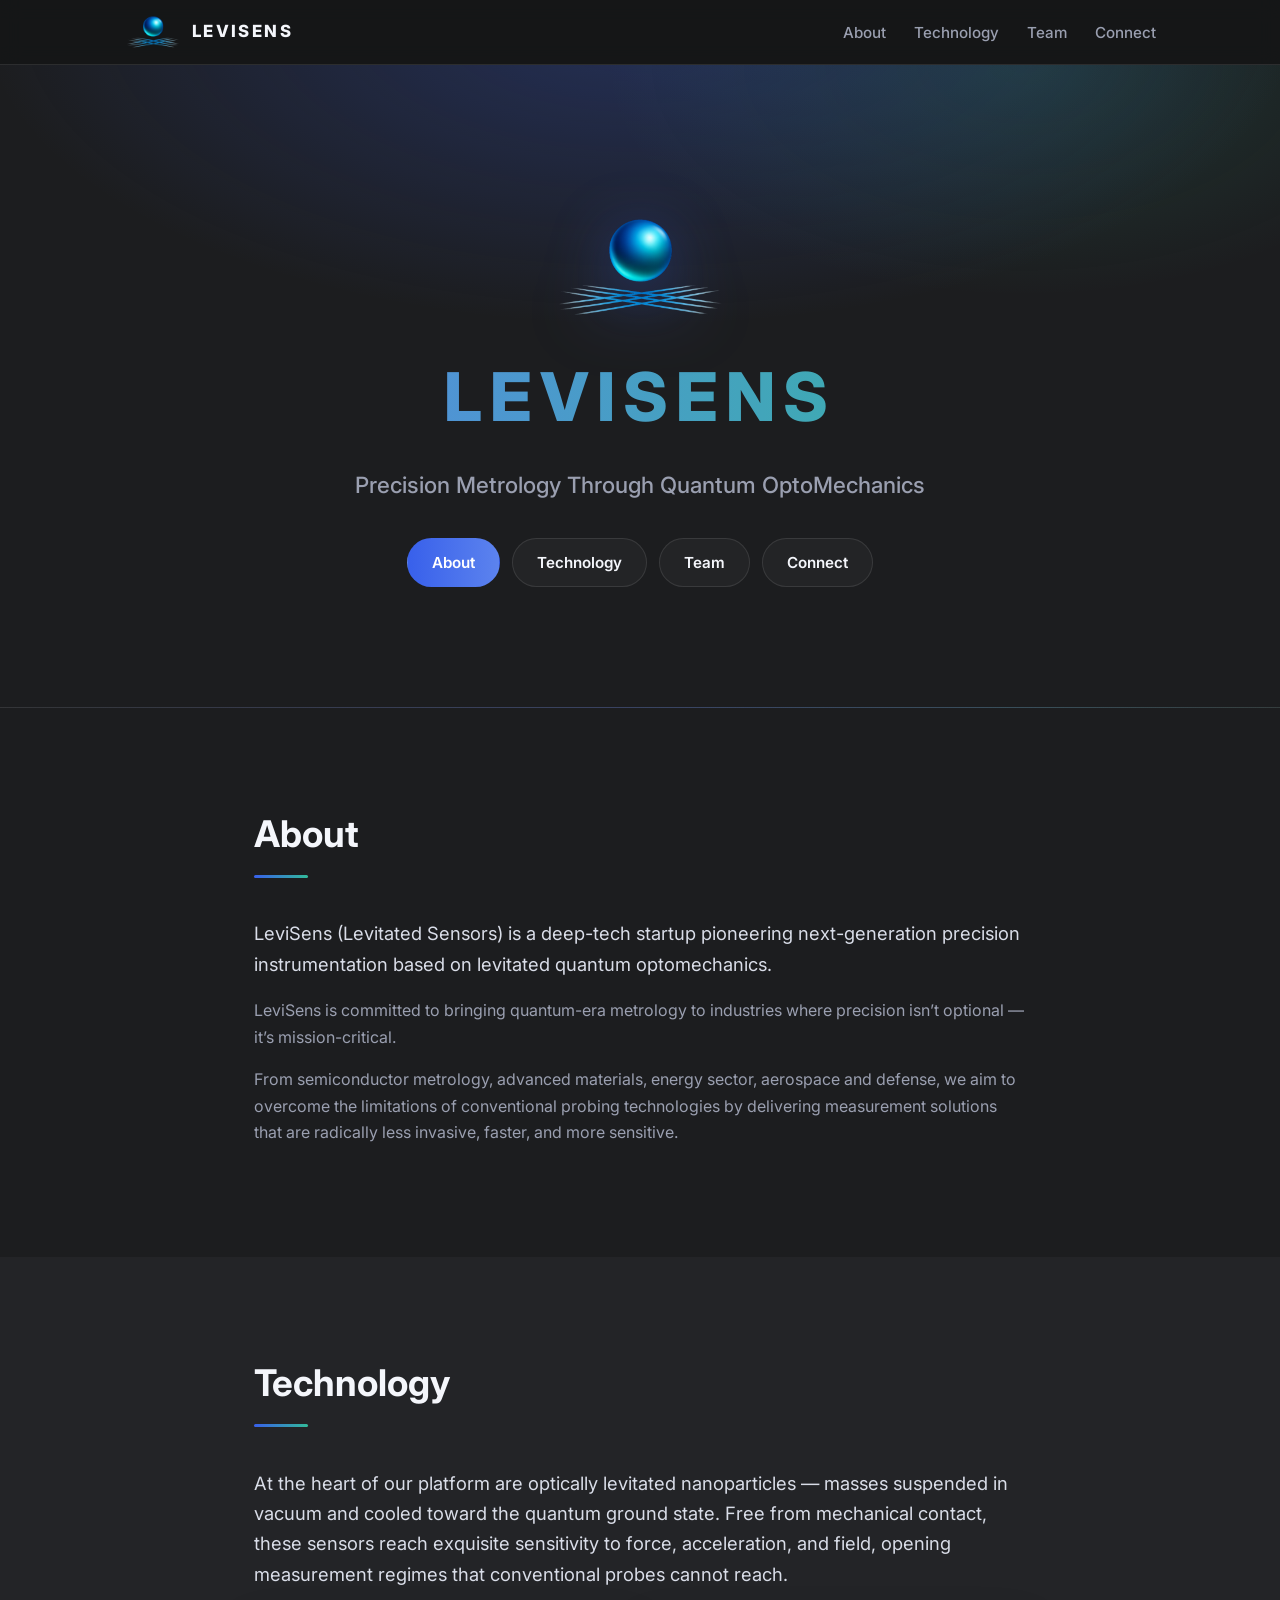
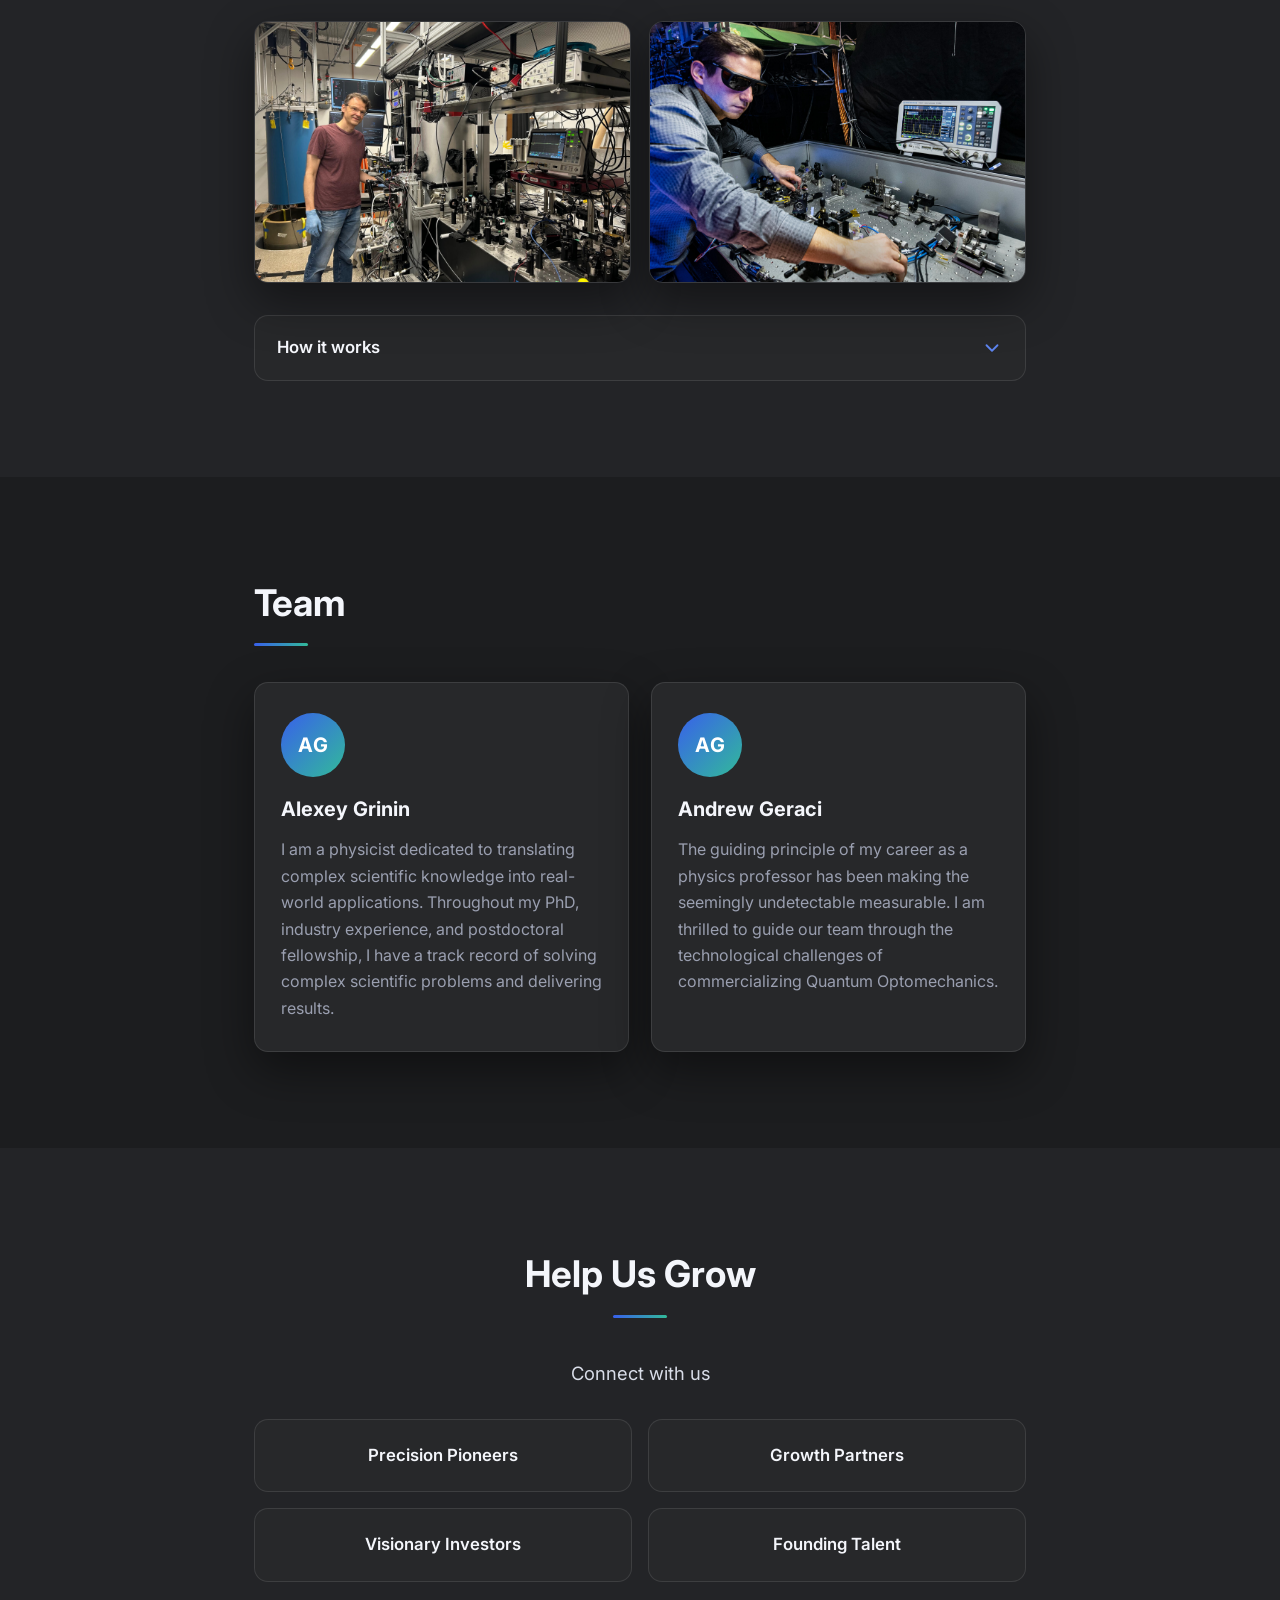
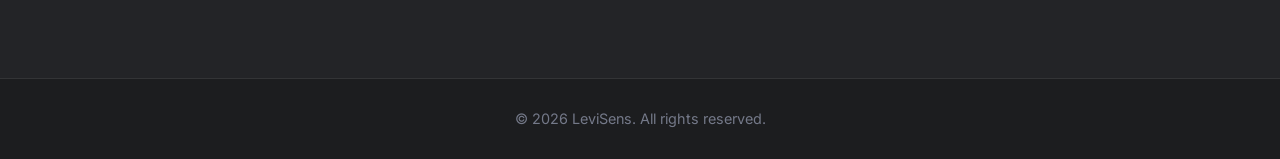
==== index.html @ fd953dad "Initial commit: clean rebuild of LeviSens site (migrated off Carrd)" ====
<!DOCTYPE html>
<html lang="en">
<head>
  <meta charset="UTF-8" />
  <meta name="viewport" content="width=device-width, initial-scale=1.0" />
  <title>LeviSens — Precision Metrology Through Quantum OptoMechanics</title>
  <meta name="description" content="LeviSens (Levitated Sensors) is a deep-tech startup pioneering next-generation precision instrumentation based on levitated quantum optomechanics." />

  <!-- Open Graph / social -->
  <meta property="og:type" content="website" />
  <meta property="og:title" content="LeviSens" />
  <meta property="og:description" content="Precision Metrology Through Quantum OptoMechanics" />
  <meta property="og:url" content="https://www.levisens.tech" />
  <meta property="og:image" content="https://www.levisens.tech/assets/images/logo.png" />

  <link rel="icon" type="image/png" href="assets/images/logo.png" />
  <link rel="apple-touch-icon" href="assets/images/logo.png" />

  <!-- Fonts: Inter (matches original) -->
  <link rel="preconnect" href="https://fonts.googleapis.com" />
  <link rel="preconnect" href="https://fonts.gstatic.com" crossorigin />
  <link rel="stylesheet" href="https://fonts.googleapis.com/css2?family=Inter:wght@400;500;600;700;800&display=swap" />

  <link rel="stylesheet" href="css/styles.css" />
</head>
<body>
  <!-- ===================== HEADER / NAV ===================== -->
  <header class="site-header" id="top">
    <nav class="nav container">
      <a class="nav__brand" href="#top">
        <img src="assets/images/logo.png" alt="LeviSens logo" class="nav__logo" />
        <span class="nav__name">LEVISENS</span>
      </a>

      <button class="nav__toggle" aria-label="Toggle navigation" aria-expanded="false" aria-controls="nav-menu">
        <span></span><span></span><span></span>
      </button>

      <ul class="nav__menu" id="nav-menu">
        <li><a href="#about">About</a></li>
        <li><a href="#technology">Technology</a></li>
        <li><a href="#team">Team</a></li>
        <li><a href="#connect">Connect</a></li>
      </ul>
    </nav>
  </header>

  <main>
    <!-- ===================== HERO ===================== -->
    <section class="hero" id="hero">
      <div class="hero__inner container">
        <img src="assets/images/logo.png" alt="LeviSens" class="hero__logo" />
        <h1 class="hero__title">LEVISENS</h1>
        <p class="hero__tagline">Precision Metrology Through Quantum OptoMechanics</p>
        <div class="hero__cta">
          <a href="#about" class="btn btn--primary">About</a>
          <a href="#technology" class="btn btn--ghost">Technology</a>
          <a href="#team" class="btn btn--ghost">Team</a>
          <a href="#connect" class="btn btn--ghost">Connect</a>
        </div>
      </div>
    </section>

    <!-- ===================== ABOUT ===================== -->
    <section class="section" id="about">
      <div class="container section__inner">
        <h2 class="section__title">About</h2>
        <p class="lead">
          LeviSens (Levitated Sensors) is a deep-tech startup pioneering
          next-generation precision instrumentation based on levitated quantum
          optomechanics.
        </p>
        <p>
          LeviSens is committed to bringing quantum-era metrology to industries
          where precision isn&rsquo;t optional &mdash; it&rsquo;s mission-critical.
        </p>
        <p>
          From semiconductor metrology, advanced materials, energy sector,
          aerospace and defense, we aim to overcome the limitations of
          conventional probing technologies by delivering measurement solutions
          that are radically less invasive, faster, and more sensitive.
        </p>
      </div>
    </section>

    <!-- ===================== TECHNOLOGY ===================== -->
    <section class="section section--alt" id="technology">
      <div class="container section__inner">
        <h2 class="section__title">Technology</h2>
        <p class="lead">
          At the heart of our platform are optically levitated nanoparticles &mdash;
          masses suspended in vacuum and cooled toward the quantum ground state.
          Free from mechanical contact, these sensors reach exquisite sensitivity
          to force, acceleration, and field, opening measurement regimes that
          conventional probes cannot reach.
        </p>

        <div class="tech-gallery">
          <figure class="tech-card">
            <img src="assets/images/lab-1.jpg" alt="LeviSens quantum optomechanics laboratory" loading="lazy" />
          </figure>
          <figure class="tech-card">
            <img src="assets/images/lab-2.jpg" alt="Researcher aligning the levitated-sensor optical table" loading="lazy" />
          </figure>
        </div>

        <!-- Expandable detail (recreates the original chevron accordion) -->
        <div class="accordion">
          <button class="accordion__trigger" aria-expanded="false" aria-controls="tech-detail">
            <span>How it works</span>
            <svg class="accordion__chevron" viewBox="0 0 24 24" width="22" height="22" aria-hidden="true">
              <path d="M6 9l6 6 6-6" fill="none" stroke="currentColor" stroke-width="2" stroke-linecap="round" stroke-linejoin="round"/>
            </svg>
          </button>
          <div class="accordion__panel" id="tech-detail" hidden>
            <p>
              A focused laser traps a sub-micron particle in an optical potential
              inside a high-vacuum chamber. By reading out the particle&rsquo;s
              motion and feeding it back through the light field, we cool it to
              ultra-low effective temperatures &mdash; turning a single levitated
              mass into a near-ideal, calibration-stable transducer.
            </p>
            <ul class="feature-list">
              <li>Contact-free, non-invasive probing</li>
              <li>Quantum-limited force &amp; acceleration sensitivity</li>
              <li>Compact, field-deployable architecture</li>
            </ul>
          </div>
        </div>
      </div>
    </section>

    <!-- ===================== TEAM ===================== -->
    <section class="section" id="team">
      <div class="container section__inner">
        <h2 class="section__title">Team</h2>
        <div class="team">
          <article class="team-card">
            <div class="team-card__avatar" aria-hidden="true">AG</div>
            <h3 class="team-card__name">Alexey Grinin</h3>
            <p class="team-card__bio">
              I am a physicist dedicated to translating complex scientific
              knowledge into real-world applications. Throughout my PhD, industry
              experience, and postdoctoral fellowship, I have a track record of
              solving complex scientific problems and delivering results.
            </p>
          </article>

          <article class="team-card">
            <div class="team-card__avatar" aria-hidden="true">AG</div>
            <h3 class="team-card__name">Andrew Geraci</h3>
            <p class="team-card__bio">
              The guiding principle of my career as a physics professor has been
              making the seemingly undetectable measurable. I am thrilled to guide
              our team through the technological challenges of commercializing
              Quantum Optomechanics.
            </p>
          </article>
        </div>
      </div>
    </section>

    <!-- ===================== CONNECT ===================== -->
    <section class="section section--alt" id="connect">
      <div class="container section__inner section__inner--center">
        <h2 class="section__title">Help Us Grow</h2>
        <p class="lead">Connect with us</p>
        <div class="connect-grid">
          <a class="connect-btn" href="mailto:contact@levisens.tech?subject=Precision%20Pioneers">
            <span class="connect-btn__label">Precision Pioneers</span>
          </a>
          <a class="connect-btn" href="mailto:contact@levisens.tech?subject=Growth%20Partners">
            <span class="connect-btn__label">Growth Partners</span>
          </a>
          <a class="connect-btn" href="mailto:contact@levisens.tech?subject=Visionary%20Investors">
            <span class="connect-btn__label">Visionary Investors</span>
          </a>
          <a class="connect-btn" href="mailto:contact@levisens.tech?subject=Founding%20Talent">
            <span class="connect-btn__label">Founding Talent</span>
          </a>
        </div>
      </div>
    </section>
  </main>

  <!-- ===================== FOOTER ===================== -->
  <footer class="site-footer">
    <div class="container">
      <p>&copy; <span id="year"></span> LeviSens. All rights reserved.</p>
    </div>
  </footer>

  <script src="js/main.js"></script>
</body>
</html>
---- css/styles.css ----
/* ===================================================================
   LeviSens — reconstructed stylesheet
   Palette recovered from the original Carrd export:
     ink/bg   #27282A / #000000
     accent   #3860EB (blue)  #5C83EE (light blue)  #32BA9A (teal)
     muted    #747989
   Font: Inter
   =================================================================== */

:root {
  --bg:        #1c1d1f;
  --bg-alt:    #232427;
  --panel:     #27282A;
  --text:      #f4f6fb;
  --muted:     #9a9fb0;
  --muted-2:   #747989;
  --blue:      #3860EB;
  --blue-light:#5C83EE;
  --teal:      #32BA9A;
  --border:    rgba(255, 255, 255, 0.10);
  --radius:    14px;
  --maxw:      1080px;
  --shadow:    0 18px 48px rgba(0, 0, 0, 0.45);
}

* { box-sizing: border-box; }

html { scroll-behavior: smooth; scroll-padding-top: 76px; }

body {
  margin: 0;
  font-family: 'Inter', system-ui, -apple-system, Segoe UI, Roboto, sans-serif;
  color: var(--text);
  background: var(--bg);
  line-height: 1.65;
  -webkit-font-smoothing: antialiased;
}

img { max-width: 100%; display: block; }

a { color: var(--blue-light); text-decoration: none; }

.container {
  width: 100%;
  max-width: var(--maxw);
  margin-inline: auto;
  padding-inline: 24px;
}

/* ============================ HEADER / NAV ============================ */
.site-header {
  position: sticky;
  top: 0;
  z-index: 50;
  background: rgba(20, 21, 23, 0.82);
  backdrop-filter: blur(10px);
  border-bottom: 1px solid var(--border);
}

.nav {
  display: flex;
  align-items: center;
  justify-content: space-between;
  height: 64px;
}

.nav__brand { display: flex; align-items: center; gap: 10px; }
.nav__logo  { height: 34px; width: auto; }
.nav__name  {
  font-weight: 800;
  letter-spacing: 0.14em;
  color: var(--text);
  font-size: 1.05rem;
}

.nav__menu {
  display: flex;
  gap: 28px;
  list-style: none;
  margin: 0;
  padding: 0;
}
.nav__menu a {
  color: var(--muted);
  font-weight: 500;
  font-size: 0.95rem;
  transition: color 0.18s ease;
}
.nav__menu a:hover { color: var(--text); }

.nav__toggle {
  display: none;
  flex-direction: column;
  gap: 5px;
  background: none;
  border: 0;
  cursor: pointer;
  padding: 8px;
}
.nav__toggle span {
  width: 24px;
  height: 2px;
  background: var(--text);
  border-radius: 2px;
  transition: transform 0.25s ease, opacity 0.25s ease;
}
.nav__toggle[aria-expanded="true"] span:nth-child(1) { transform: translateY(7px) rotate(45deg); }
.nav__toggle[aria-expanded="true"] span:nth-child(2) { opacity: 0; }
.nav__toggle[aria-expanded="true"] span:nth-child(3) { transform: translateY(-7px) rotate(-45deg); }

/* ============================ HERO ============================ */
.hero {
  position: relative;
  text-align: center;
  padding: clamp(72px, 14vw, 150px) 0 clamp(64px, 12vw, 120px);
  background:
    radial-gradient(1100px 520px at 50% -8%, rgba(56, 96, 235, 0.28), transparent 60%),
    radial-gradient(760px 420px at 80% 0%, rgba(50, 186, 154, 0.16), transparent 55%),
    var(--bg);
  border-bottom: 1px solid var(--border);
}
.hero__logo {
  width: clamp(120px, 22vw, 180px);
  margin: 0 auto 22px;
  filter: drop-shadow(0 10px 30px rgba(56, 96, 235, 0.35));
}
.hero__title {
  margin: 0;
  font-size: clamp(2.4rem, 7vw, 4.2rem);
  font-weight: 800;
  letter-spacing: 0.12em;
  background: linear-gradient(90deg, var(--blue-light), var(--teal));
  -webkit-background-clip: text;
  background-clip: text;
  color: transparent;
}
.hero__tagline {
  margin: 14px auto 34px;
  max-width: 640px;
  font-size: clamp(1.05rem, 2.6vw, 1.4rem);
  color: var(--muted);
  font-weight: 500;
}
.hero__cta {
  display: flex;
  flex-wrap: wrap;
  gap: 12px;
  justify-content: center;
}

/* ============================ BUTTONS ============================ */
.btn {
  display: inline-block;
  padding: 11px 24px;
  border-radius: 999px;
  font-weight: 600;
  font-size: 0.95rem;
  border: 1px solid transparent;
  transition: transform 0.15s ease, background 0.2s ease, border-color 0.2s ease;
}
.btn:hover { transform: translateY(-2px); }
.btn--primary {
  background: linear-gradient(90deg, var(--blue), var(--blue-light));
  color: #fff;
}
.btn--ghost {
  color: var(--text);
  border-color: var(--border);
  background: rgba(255, 255, 255, 0.03);
}
.btn--ghost:hover { border-color: var(--blue-light); }

/* ============================ SECTIONS ============================ */
.section { padding: clamp(56px, 10vw, 96px) 0; }
.section--alt { background: var(--bg-alt); }
.section__inner { max-width: 820px; }
.section__inner--center { text-align: center; margin-inline: auto; }

.section__title {
  font-size: clamp(1.6rem, 4vw, 2.3rem);
  font-weight: 700;
  margin: 0 0 22px;
  position: relative;
  display: inline-block;
}
.section__title::after {
  content: "";
  display: block;
  width: 54px;
  height: 3px;
  margin-top: 10px;
  border-radius: 3px;
  background: linear-gradient(90deg, var(--blue), var(--teal));
}
.section__inner--center .section__title::after { margin-inline: auto; }

.lead { font-size: 1.15rem; color: var(--text); }
.section p { color: var(--muted); }
.section .lead { color: #d9dde8; }

/* ============================ TECHNOLOGY ============================ */
.tech-gallery {
  display: grid;
  grid-template-columns: repeat(2, 1fr);
  gap: 18px;
  margin: 32px 0;
}
.tech-card {
  margin: 0;
  border-radius: var(--radius);
  overflow: hidden;
  border: 1px solid var(--border);
  box-shadow: var(--shadow);
}
.tech-card img {
  width: 100%;
  height: 260px;
  object-fit: cover;
  transition: transform 0.4s ease;
}
.tech-card:hover img { transform: scale(1.05); }

/* Accordion */
.accordion {
  border: 1px solid var(--border);
  border-radius: var(--radius);
  background: var(--panel);
  overflow: hidden;
}
.accordion__trigger {
  width: 100%;
  display: flex;
  align-items: center;
  justify-content: space-between;
  padding: 18px 22px;
  background: none;
  border: 0;
  color: var(--text);
  font: inherit;
  font-weight: 600;
  font-size: 1.05rem;
  cursor: pointer;
}
.accordion__chevron { transition: transform 0.3s ease; color: var(--blue-light); }
.accordion__trigger[aria-expanded="true"] .accordion__chevron { transform: rotate(180deg); }
.accordion__panel { padding: 0 22px 22px; }
.accordion__panel p { margin-top: 0; }

.feature-list {
  margin: 0;
  padding-left: 0;
  list-style: none;
}
.feature-list li {
  position: relative;
  padding-left: 26px;
  margin-bottom: 8px;
  color: var(--muted);
}
.feature-list li::before {
  content: "";
  position: absolute;
  left: 0;
  top: 10px;
  width: 9px;
  height: 9px;
  border-radius: 50%;
  background: linear-gradient(90deg, var(--blue), var(--teal));
}

/* ============================ TEAM ============================ */
.team {
  display: grid;
  grid-template-columns: repeat(2, 1fr);
  gap: 22px;
  margin-top: 14px;
}
.team-card {
  background: var(--panel);
  border: 1px solid var(--border);
  border-radius: var(--radius);
  padding: 30px 26px;
  box-shadow: var(--shadow);
}
.team-card__avatar {
  width: 64px;
  height: 64px;
  border-radius: 50%;
  display: grid;
  place-items: center;
  font-weight: 700;
  font-size: 1.25rem;
  letter-spacing: 0.05em;
  color: #fff;
  background: linear-gradient(135deg, var(--blue), var(--teal));
  margin-bottom: 16px;
}
.team-card__name { margin: 0 0 10px; font-size: 1.25rem; }
.team-card__bio  { margin: 0; color: var(--muted); }

/* ============================ CONNECT ============================ */
.connect-grid {
  display: grid;
  grid-template-columns: repeat(2, 1fr);
  gap: 16px;
  margin-top: 30px;
}
.connect-btn {
  display: block;
  padding: 22px;
  border-radius: var(--radius);
  background: var(--panel);
  border: 1px solid var(--border);
  color: var(--text);
  font-weight: 600;
  font-size: 1.05rem;
  transition: transform 0.18s ease, border-color 0.2s ease, background 0.2s ease;
}
.connect-btn:hover {
  transform: translateY(-3px);
  border-color: var(--blue-light);
  background: linear-gradient(135deg, rgba(56,96,235,0.16), rgba(50,186,154,0.12));
}

/* ============================ FOOTER ============================ */
.site-footer {
  border-top: 1px solid var(--border);
  padding: 28px 0;
  text-align: center;
}
.site-footer p { margin: 0; color: var(--muted-2); font-size: 0.9rem; }

/* ============================ RESPONSIVE ============================ */
@media (max-width: 760px) {
  .nav__toggle { display: flex; }
  .nav__menu {
    position: absolute;
    top: 64px;
    left: 0;
    right: 0;
    flex-direction: column;
    gap: 0;
    background: var(--panel);
    border-bottom: 1px solid var(--border);
    max-height: 0;
    overflow: hidden;
    transition: max-height 0.3s ease;
  }
  .nav__menu.is-open { max-height: 320px; }
  .nav__menu li { width: 100%; }
  .nav__menu a {
    display: block;
    padding: 14px 24px;
    border-top: 1px solid var(--border);
  }

  .tech-gallery,
  .team,
  .connect-grid { grid-template-columns: 1fr; }

  .tech-card img { height: 220px; }
}
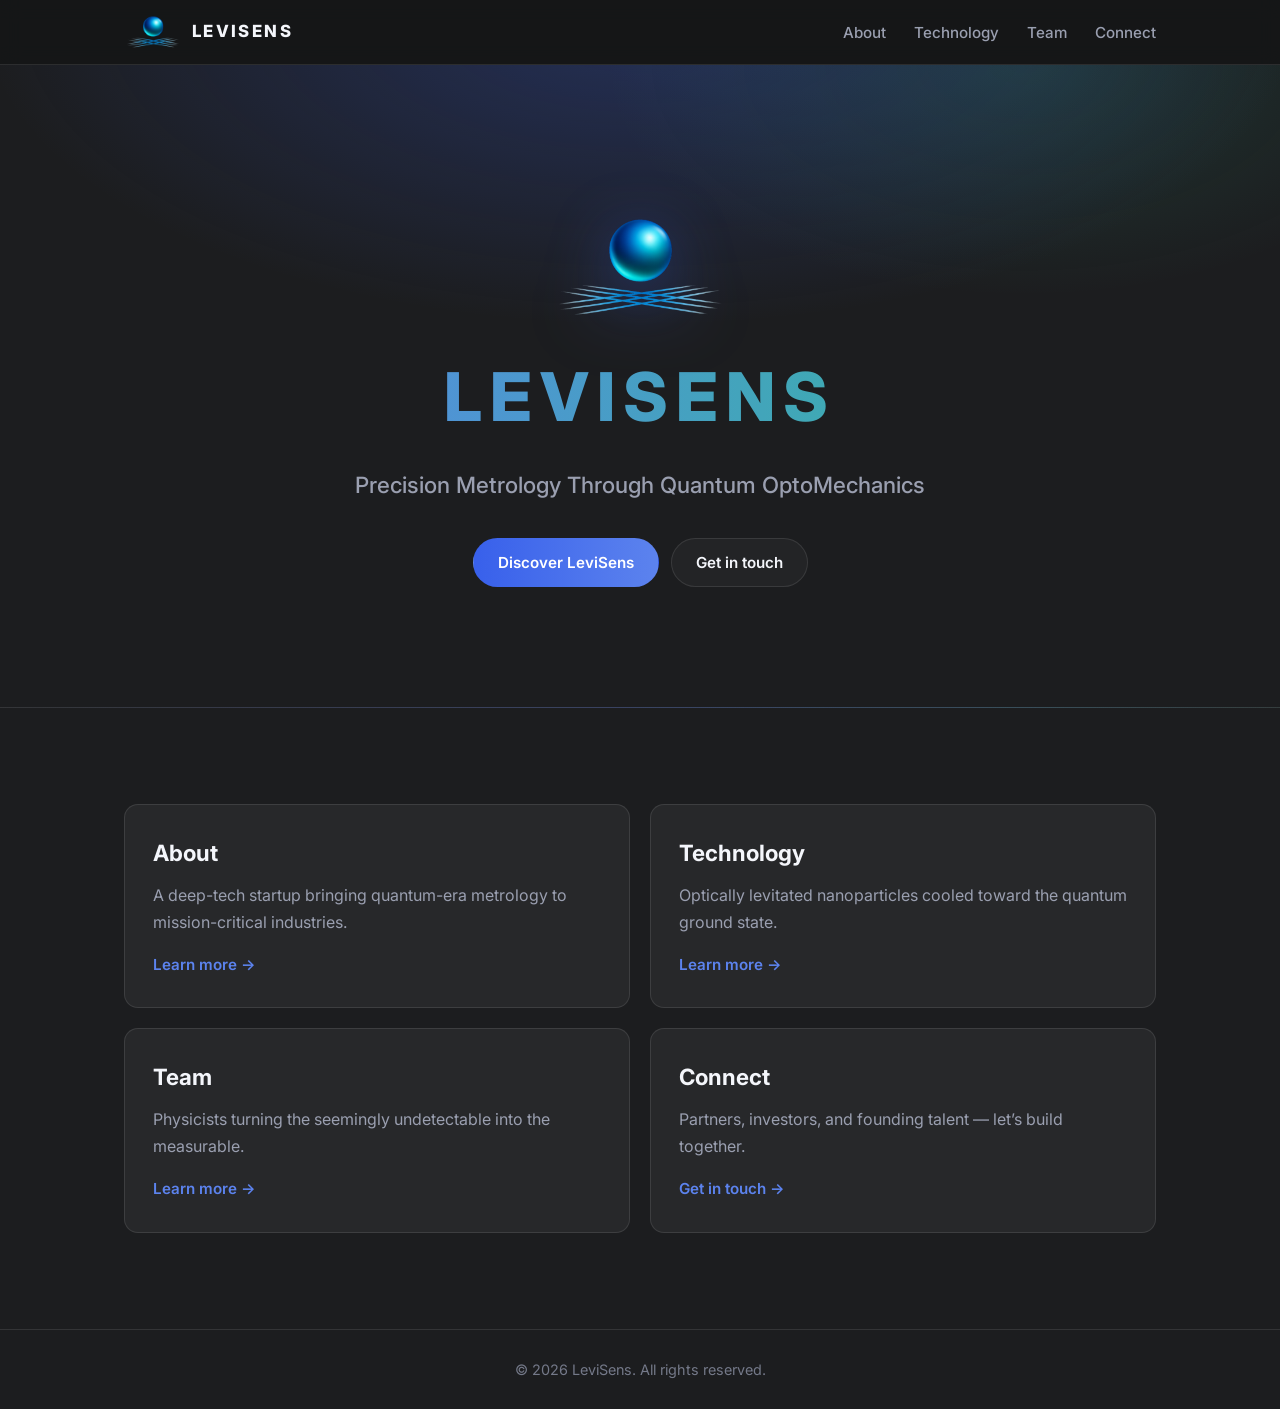
==== commit 37ebd12b: "Convert to multi-page site; new Connect page with email, LinkedIn & contact form - Split single page" ====
--- a/index.html
+++ b/index.html
@@ -6,7 +6,6 @@
   <title>LeviSens — Precision Metrology Through Quantum OptoMechanics</title>
   <meta name="description" content="LeviSens (Levitated Sensors) is a deep-tech startup pioneering next-generation precision instrumentation based on levitated quantum optomechanics." />
 
-  <!-- Open Graph / social -->
   <meta property="og:type" content="website" />
   <meta property="og:title" content="LeviSens" />
   <meta property="og:description" content="Precision Metrology Through Quantum OptoMechanics" />
@@ -16,7 +15,6 @@
   <link rel="icon" type="image/png" href="assets/images/logo.png" />
   <link rel="apple-touch-icon" href="assets/images/logo.png" />
 
-  <!-- Fonts: Inter (matches original) -->
   <link rel="preconnect" href="https://fonts.googleapis.com" />
   <link rel="preconnect" href="https://fonts.gstatic.com" crossorigin />
   <link rel="stylesheet" href="https://fonts.googleapis.com/css2?family=Inter:wght@400;500;600;700;800&display=swap" />
@@ -25,158 +23,61 @@
 </head>
 <body>
   <!-- ===================== HEADER / NAV ===================== -->
-  <header class="site-header" id="top">
+  <header class="site-header">
     <nav class="nav container">
-      <a class="nav__brand" href="#top">
+      <a class="nav__brand" href="index.html">
         <img src="assets/images/logo.png" alt="LeviSens logo" class="nav__logo" />
         <span class="nav__name">LEVISENS</span>
       </a>
-
       <button class="nav__toggle" aria-label="Toggle navigation" aria-expanded="false" aria-controls="nav-menu">
         <span></span><span></span><span></span>
       </button>
-
       <ul class="nav__menu" id="nav-menu">
-        <li><a href="#about">About</a></li>
-        <li><a href="#technology">Technology</a></li>
-        <li><a href="#team">Team</a></li>
-        <li><a href="#connect">Connect</a></li>
+        <li><a href="about.html">About</a></li>
+        <li><a href="technology.html">Technology</a></li>
+        <li><a href="team.html">Team</a></li>
+        <li><a href="connect.html">Connect</a></li>
       </ul>
     </nav>
   </header>
 
   <main>
     <!-- ===================== HERO ===================== -->
-    <section class="hero" id="hero">
+    <section class="hero">
       <div class="hero__inner container">
         <img src="assets/images/logo.png" alt="LeviSens" class="hero__logo" />
         <h1 class="hero__title">LEVISENS</h1>
         <p class="hero__tagline">Precision Metrology Through Quantum OptoMechanics</p>
         <div class="hero__cta">
-          <a href="#about" class="btn btn--primary">About</a>
-          <a href="#technology" class="btn btn--ghost">Technology</a>
-          <a href="#team" class="btn btn--ghost">Team</a>
-          <a href="#connect" class="btn btn--ghost">Connect</a>
+          <a href="about.html" class="btn btn--primary">Discover LeviSens</a>
+          <a href="connect.html" class="btn btn--ghost">Get in touch</a>
         </div>
       </div>
     </section>
 
-    <!-- ===================== ABOUT ===================== -->
-    <section class="section" id="about">
-      <div class="container section__inner">
-        <h2 class="section__title">About</h2>
-        <p class="lead">
-          LeviSens (Levitated Sensors) is a deep-tech startup pioneering
-          next-generation precision instrumentation based on levitated quantum
-          optomechanics.
-        </p>
-        <p>
-          LeviSens is committed to bringing quantum-era metrology to industries
-          where precision isn&rsquo;t optional &mdash; it&rsquo;s mission-critical.
-        </p>
-        <p>
-          From semiconductor metrology, advanced materials, energy sector,
-          aerospace and defense, we aim to overcome the limitations of
-          conventional probing technologies by delivering measurement solutions
-          that are radically less invasive, faster, and more sensitive.
-        </p>
-      </div>
-    </section>
-
-    <!-- ===================== TECHNOLOGY ===================== -->
-    <section class="section section--alt" id="technology">
-      <div class="container section__inner">
-        <h2 class="section__title">Technology</h2>
-        <p class="lead">
-          At the heart of our platform are optically levitated nanoparticles &mdash;
-          masses suspended in vacuum and cooled toward the quantum ground state.
-          Free from mechanical contact, these sensors reach exquisite sensitivity
-          to force, acceleration, and field, opening measurement regimes that
-          conventional probes cannot reach.
-        </p>
-
-        <div class="tech-gallery">
-          <figure class="tech-card">
-            <img src="assets/images/lab-1.jpg" alt="LeviSens quantum optomechanics laboratory" loading="lazy" />
-          </figure>
-          <figure class="tech-card">
-            <img src="assets/images/lab-2.jpg" alt="Researcher aligning the levitated-sensor optical table" loading="lazy" />
-          </figure>
-        </div>
-
-        <!-- Expandable detail (recreates the original chevron accordion) -->
-        <div class="accordion">
-          <button class="accordion__trigger" aria-expanded="false" aria-controls="tech-detail">
-            <span>How it works</span>
-            <svg class="accordion__chevron" viewBox="0 0 24 24" width="22" height="22" aria-hidden="true">
-              <path d="M6 9l6 6 6-6" fill="none" stroke="currentColor" stroke-width="2" stroke-linecap="round" stroke-linejoin="round"/>
-            </svg>
-          </button>
-          <div class="accordion__panel" id="tech-detail" hidden>
-            <p>
-              A focused laser traps a sub-micron particle in an optical potential
-              inside a high-vacuum chamber. By reading out the particle&rsquo;s
-              motion and feeding it back through the light field, we cool it to
-              ultra-low effective temperatures &mdash; turning a single levitated
-              mass into a near-ideal, calibration-stable transducer.
-            </p>
-            <ul class="feature-list">
-              <li>Contact-free, non-invasive probing</li>
-              <li>Quantum-limited force &amp; acceleration sensitivity</li>
-              <li>Compact, field-deployable architecture</li>
-            </ul>
-          </div>
-        </div>
-      </div>
-    </section>
-
-    <!-- ===================== TEAM ===================== -->
-    <section class="section" id="team">
-      <div class="container section__inner">
-        <h2 class="section__title">Team</h2>
-        <div class="team">
-          <article class="team-card">
-            <div class="team-card__avatar" aria-hidden="true">AG</div>
-            <h3 class="team-card__name">Alexey Grinin</h3>
-            <p class="team-card__bio">
-              I am a physicist dedicated to translating complex scientific
-              knowledge into real-world applications. Throughout my PhD, industry
-              experience, and postdoctoral fellowship, I have a track record of
-              solving complex scientific problems and delivering results.
-            </p>
-          </article>
-
-          <article class="team-card">
-            <div class="team-card__avatar" aria-hidden="true">AG</div>
-            <h3 class="team-card__name">Andrew Geraci</h3>
-            <p class="team-card__bio">
-              The guiding principle of my career as a physics professor has been
-              making the seemingly undetectable measurable. I am thrilled to guide
-              our team through the technological challenges of commercializing
-              Quantum Optomechanics.
-            </p>
-          </article>
-        </div>
-      </div>
-    </section>
-
-    <!-- ===================== CONNECT ===================== -->
-    <section class="section section--alt" id="connect">
-      <div class="container section__inner section__inner--center">
-        <h2 class="section__title">Help Us Grow</h2>
-        <p class="lead">Connect with us</p>
-        <div class="connect-grid">
-          <a class="connect-btn" href="mailto:contact@levisens.tech?subject=Precision%20Pioneers">
-            <span class="connect-btn__label">Precision Pioneers</span>
+    <!-- ===================== HOME NAV CARDS ===================== -->
+    <section class="section">
+      <div class="container">
+        <div class="home-cards">
+          <a class="home-card" href="about.html">
+            <h2 class="home-card__title">About</h2>
+            <p class="home-card__text">A deep-tech startup bringing quantum-era metrology to mission-critical industries.</p>
+            <span class="home-card__link">Learn more &rarr;</span>
           </a>
-          <a class="connect-btn" href="mailto:contact@levisens.tech?subject=Growth%20Partners">
-            <span class="connect-btn__label">Growth Partners</span>
+          <a class="home-card" href="technology.html">
+            <h2 class="home-card__title">Technology</h2>
+            <p class="home-card__text">Optically levitated nanoparticles cooled toward the quantum ground state.</p>
+            <span class="home-card__link">Learn more &rarr;</span>
           </a>
-          <a class="connect-btn" href="mailto:contact@levisens.tech?subject=Visionary%20Investors">
-            <span class="connect-btn__label">Visionary Investors</span>
+          <a class="home-card" href="team.html">
+            <h2 class="home-card__title">Team</h2>
+            <p class="home-card__text">Physicists turning the seemingly undetectable into the measurable.</p>
+            <span class="home-card__link">Learn more &rarr;</span>
           </a>
-          <a class="connect-btn" href="mailto:contact@levisens.tech?subject=Founding%20Talent">
-            <span class="connect-btn__label">Founding Talent</span>
+          <a class="home-card" href="connect.html">
+            <h2 class="home-card__title">Connect</h2>
+            <p class="home-card__text">Partners, investors, and founding talent — let&rsquo;s build together.</p>
+            <span class="home-card__link">Get in touch &rarr;</span>
           </a>
         </div>
       </div>
@@ -186,7 +87,7 @@
   <!-- ===================== FOOTER ===================== -->
   <footer class="site-footer">
     <div class="container">
-      <p>&copy; <span id="year"></span> LeviSens. All rights reserved.</p>
+      <p>&copy; <span class="year"></span> LeviSens. All rights reserved.</p>
     </div>
   </footer>
 
--- a/css/styles.css
+++ b/css/styles.css
@@ -87,6 +87,15 @@
   transition: color 0.18s ease;
 }
 .nav__menu a:hover { color: var(--text); }
+.nav__menu a.is-active { color: var(--text); }
+.nav__menu a.is-active::after {
+  content: "";
+  display: block;
+  height: 2px;
+  margin-top: 4px;
+  border-radius: 2px;
+  background: linear-gradient(90deg, var(--blue), var(--teal));
+}
 
 .nav__toggle {
   display: none;
@@ -360,3 +369,147 @@
 
   .tech-card img { height: 220px; }
 }
+
+/* ============================ PAGE HERO (sub-pages) ============================ */
+.page-hero {
+  text-align: center;
+  padding: clamp(56px, 11vw, 110px) 0 clamp(40px, 7vw, 70px);
+  background:
+    radial-gradient(900px 420px at 50% -10%, rgba(56, 96, 235, 0.26), transparent 60%),
+    radial-gradient(620px 360px at 82% 0%, rgba(50, 186, 154, 0.14), transparent 55%),
+    var(--bg);
+  border-bottom: 1px solid var(--border);
+}
+.page-hero__title {
+  margin: 0;
+  font-size: clamp(2rem, 6vw, 3.2rem);
+  font-weight: 800;
+  letter-spacing: 0.06em;
+  background: linear-gradient(90deg, var(--blue-light), var(--teal));
+  -webkit-background-clip: text;
+  background-clip: text;
+  color: transparent;
+}
+.page-hero__sub {
+  margin: 12px auto 0;
+  max-width: 620px;
+  color: var(--muted);
+  font-size: clamp(1rem, 2.4vw, 1.25rem);
+  font-weight: 500;
+}
+
+.section__cta { margin-top: 36px; }
+
+/* ============================ HOME NAV CARDS ============================ */
+.home-cards {
+  display: grid;
+  grid-template-columns: repeat(2, 1fr);
+  gap: 20px;
+}
+.home-card {
+  display: block;
+  padding: 30px 28px;
+  border-radius: var(--radius);
+  background: var(--panel);
+  border: 1px solid var(--border);
+  color: var(--text);
+  transition: transform 0.18s ease, border-color 0.2s ease, background 0.2s ease;
+}
+.home-card:hover {
+  transform: translateY(-4px);
+  border-color: var(--blue-light);
+  background: linear-gradient(135deg, rgba(56,96,235,0.12), rgba(50,186,154,0.09));
+}
+.home-card__title { margin: 0 0 10px; font-size: 1.4rem; }
+.home-card__text  { margin: 0 0 16px; color: var(--muted); }
+.home-card__link  { color: var(--blue-light); font-weight: 600; font-size: 0.95rem; }
+
+/* ============================ CONNECT PAGE ============================ */
+.connect-layout {
+  display: grid;
+  grid-template-columns: 1fr 1.4fr;
+  gap: 40px;
+  align-items: start;
+}
+.contact-methods__title,
+.contact-form__title {
+  font-size: 1.4rem;
+  margin: 0 0 20px;
+}
+.contact-link {
+  display: flex;
+  align-items: center;
+  gap: 12px;
+  padding: 16px 18px;
+  margin-bottom: 14px;
+  border-radius: var(--radius);
+  background: var(--panel);
+  border: 1px solid var(--border);
+  color: var(--text);
+  font-weight: 500;
+  transition: transform 0.18s ease, border-color 0.2s ease;
+}
+.contact-link:hover { transform: translateY(-2px); border-color: var(--blue-light); }
+.contact-link svg { color: var(--blue-light); flex-shrink: 0; }
+
+/* Contact form */
+.contact-form-wrap {
+  background: var(--panel);
+  border: 1px solid var(--border);
+  border-radius: var(--radius);
+  padding: 30px 28px;
+  box-shadow: var(--shadow);
+}
+.form-row { margin-bottom: 18px; }
+.form-row label {
+  display: block;
+  margin-bottom: 7px;
+  font-weight: 600;
+  font-size: 0.92rem;
+  color: var(--text);
+}
+.form-row input,
+.form-row textarea {
+  width: 100%;
+  padding: 12px 14px;
+  border-radius: 10px;
+  border: 1px solid var(--border);
+  background: rgba(255, 255, 255, 0.04);
+  color: var(--text);
+  font: inherit;
+  resize: vertical;
+  transition: border-color 0.2s ease, background 0.2s ease;
+}
+.form-row input::placeholder,
+.form-row textarea::placeholder { color: var(--muted-2); }
+.form-row input:focus,
+.form-row textarea:focus {
+  outline: none;
+  border-color: var(--blue-light);
+  background: rgba(255, 255, 255, 0.06);
+}
+.form-submit { width: 100%; cursor: pointer; }
+.form-submit:disabled { opacity: 0.6; cursor: default; transform: none; }
+
+/* Honeypot: hidden from real users, bots fill it and get rejected */
+.hp-field {
+  position: absolute !important;
+  left: -9999px;
+  opacity: 0;
+  height: 0;
+  width: 0;
+}
+
+.form-status {
+  margin: 16px 0 0;
+  font-size: 0.95rem;
+  min-height: 1.2em;
+}
+.form-status--success { color: var(--teal); }
+.form-status--error   { color: #ff8b8b; }
+
+@media (max-width: 760px) {
+  .home-cards { grid-template-columns: 1fr; }
+  .connect-layout { grid-template-columns: 1fr; gap: 28px; }
+}
+
